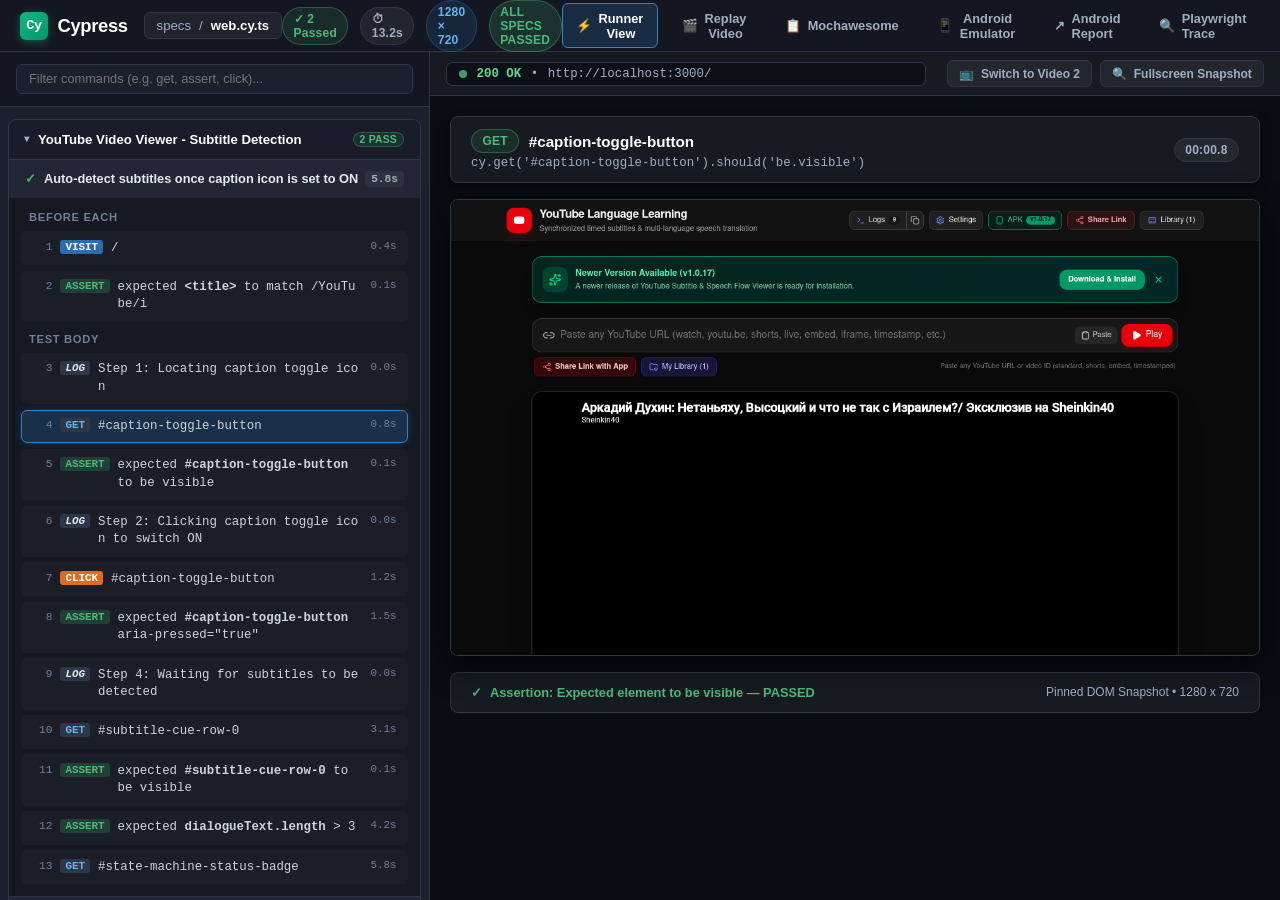
==== index.html @ cab72bd8 "deploy: fc7403f601cbf165753b6edf71e60f17edc1e961" ====
<!DOCTYPE html>
<html lang="en">
<head>
  <meta charset="UTF-8">
  <meta name="viewport" content="width=device-width, initial-scale=1.0">
  <title>Cypress Test Runner - YouTube Video Viewer E2E Presentation</title>
  <style>
    :root {
      --cy-bg: #171923;
      --cy-sidebar-bg: #1a202c;
      --cy-header-bg: #141721;
      --cy-border: #2d3748;
      --cy-card: #232a3b;
      --cy-hover: #2d3748;
      --cy-active: #2b6cb0;
      --cy-blue: #3182ce;
      --cy-blue-light: #63b3ed;
      --cy-green: #38a169;
      --cy-green-light: #48bb78;
      --cy-green-bg: rgba(56, 161, 105, 0.15);
      --cy-red: #e53e3e;
      --cy-text: #f7fafc;
      --cy-text-muted: #a0aec0;
      --cy-text-dim: #718096;
      --cy-code-bg: #11141c;
      --font-mono: SFMono-Regular, Menlo, Monaco, Consolas, "Liberation Mono", "Courier New", monospace;
      --font-sans: -apple-system, BlinkMacSystemFont, "Segoe UI", Roboto, Helvetica, Arial, sans-serif;
    }

    * { box-sizing: border-box; margin: 0; padding: 0; }
    body {
      background-color: var(--cy-bg);
      color: var(--cy-text);
      font-family: var(--font-sans);
      height: 100vh;
      overflow: hidden;
      display: flex;
      flex-direction: column;
    }

    /* CYPRESS TOP HEADER */
    .cypress-header {
      background: var(--cy-header-bg);
      border-bottom: 1px solid var(--cy-border);
      height: 52px;
      display: flex;
      align-items: center;
      justify-content: space-between;
      padding: 0 1.25rem;
      user-select: none;
      z-index: 20;
    }

    .header-left {
      display: flex;
      align-items: center;
      gap: 1rem;
    }

    .cypress-brand {
      display: flex;
      align-items: center;
      gap: 0.6rem;
      font-weight: 800;
      font-size: 1.15rem;
      letter-spacing: -0.02em;
      color: #fff;
    }

    .cy-logo-icon {
      width: 28px;
      height: 28px;
      background: linear-gradient(135deg, #10b981 0%, #059669 100%);
      color: #fff;
      border-radius: 6px;
      display: flex;
      align-items: center;
      justify-content: center;
      font-size: 0.85rem;
      font-weight: 900;
      font-family: var(--font-mono);
      box-shadow: 0 2px 8px rgba(16, 185, 129, 0.4);
    }

    .spec-breadcrumb {
      display: flex;
      align-items: center;
      gap: 0.5rem;
      font-size: 0.825rem;
      background: rgba(255, 255, 255, 0.05);
      padding: 0.3rem 0.75rem;
      border-radius: 6px;
      border: 1px solid var(--cy-border);
      color: var(--cy-text-muted);
    }
    .spec-breadcrumb strong { color: #fff; }

    .header-center {
      display: flex;
      align-items: center;
      gap: 0.75rem;
    }

    .cy-pill {
      display: inline-flex;
      align-items: center;
      gap: 0.4rem;
      padding: 0.25rem 0.65rem;
      border-radius: 9999px;
      font-size: 0.75rem;
      font-weight: 700;
      letter-spacing: 0.02em;
    }

    .pill-pass {
      background: var(--cy-green-bg);
      color: var(--cy-green-light);
      border: 1px solid rgba(72, 187, 120, 0.35);
    }

    .pill-duration {
      background: rgba(255, 255, 255, 0.06);
      color: var(--cy-text-muted);
      border: 1px solid var(--cy-border);
    }

    .pill-viewport {
      background: rgba(49, 130, 206, 0.15);
      color: var(--cy-blue-light);
      border: 1px solid rgba(49, 130, 206, 0.3);
    }

    .header-right {
      display: flex;
      align-items: center;
      gap: 0.6rem;
    }

    .nav-btn {
      display: inline-flex;
      align-items: center;
      gap: 0.4rem;
      padding: 0.4rem 0.85rem;
      border-radius: 6px;
      font-size: 0.8rem;
      font-weight: 600;
      color: var(--cy-text-muted);
      background: transparent;
      border: 1px solid transparent;
      cursor: pointer;
      transition: all 0.15s ease-in-out;
      text-decoration: none;
    }

    .nav-btn:hover {
      color: #fff;
      background: rgba(255, 255, 255, 0.06);
    }

    .nav-btn.active {
      color: #fff;
      background: rgba(49, 130, 206, 0.2);
      border-color: var(--cy-blue);
    }

    /* MAIN CONTAINER: SIDEBAR + STAGE */
    .cypress-layout {
      display: grid;
      grid-template-columns: 430px 1fr;
      height: calc(100vh - 52px);
      overflow: hidden;
    }

    @media (max-width: 1024px) {
      .cypress-layout {
        grid-template-columns: 360px 1fr;
      }
    }

    /* CYPRESS COMMAND LOG (SIDEBAR) */
    .cypress-sidebar {
      background: var(--cy-sidebar-bg);
      border-right: 1px solid var(--cy-border);
      display: flex;
      flex-direction: column;
      height: 100%;
      overflow: hidden;
    }

    .sidebar-search-bar {
      padding: 0.75rem 1rem;
      border-bottom: 1px solid var(--cy-border);
      display: flex;
      align-items: center;
      gap: 0.5rem;
      background: #141721;
    }

    .sidebar-search-bar input {
      width: 100%;
      background: #1a202c;
      border: 1px solid var(--cy-border);
      color: #fff;
      padding: 0.4rem 0.75rem;
      border-radius: 6px;
      font-size: 0.8rem;
      outline: none;
    }

    .sidebar-search-bar input:focus {
      border-color: var(--cy-blue);
    }

    .command-log-scroll {
      flex: 1;
      overflow-y: auto;
      padding: 0.75rem 0.5rem;
    }

    /* SUITE ACCORDION */
    .suite-card {
      margin-bottom: 0.75rem;
      border: 1px solid var(--cy-border);
      border-radius: 8px;
      background: rgba(255, 255, 255, 0.02);
      overflow: hidden;
    }

    .suite-header {
      padding: 0.75rem 1rem;
      background: #181d29;
      display: flex;
      align-items: center;
      justify-content: space-between;
      cursor: pointer;
      font-size: 0.825rem;
      font-weight: 700;
      color: #fff;
      border-bottom: 1px solid var(--cy-border);
      user-select: none;
    }

    .suite-header:hover {
      background: #202737;
    }

    .suite-title {
      display: flex;
      align-items: center;
      gap: 0.5rem;
    }

    .suite-toggle-icon {
      font-size: 0.65rem;
      color: var(--cy-text-muted);
      transition: transform 0.2s;
    }

    .suite-toggle-icon.open {
      transform: rotate(90deg);
    }

    /* TEST ITEM */
    .test-card {
      border-bottom: 1px solid var(--cy-border);
    }
    .test-card:last-child {
      border-bottom: none;
    }

    .test-header-bar {
      padding: 0.65rem 1rem;
      background: rgba(255, 255, 255, 0.015);
      display: flex;
      align-items: center;
      justify-content: space-between;
      cursor: pointer;
      font-size: 0.8rem;
      font-weight: 600;
      color: #e2e8f0;
      user-select: none;
      transition: background 0.15s;
    }

    .test-header-bar:hover {
      background: rgba(255, 255, 255, 0.04);
    }

    .test-title-text {
      display: flex;
      align-items: center;
      gap: 0.5rem;
      line-height: 1.35;
    }

    .test-check-icon {
      color: var(--cy-green-light);
      font-weight: 900;
    }

    .test-duration-badge {
      font-size: 0.7rem;
      font-family: var(--font-mono);
      color: var(--cy-text-muted);
      padding: 2px 6px;
      background: rgba(255, 255, 255, 0.05);
      border-radius: 4px;
    }

    /* COMMAND SECTION */
    .test-commands-wrapper {
      padding: 0.5rem 0.75rem 0.75rem;
      background: #151922;
      display: flex;
      flex-direction: column;
      gap: 0.35rem;
    }

    .command-hook-label {
      font-size: 0.7rem;
      font-weight: 800;
      text-transform: uppercase;
      letter-spacing: 0.06em;
      color: var(--cy-text-dim);
      padding: 0.35rem 0.5rem 0.15rem;
    }

    /* INDIVIDUAL COMMAND ROW */
    .cy-command-row {
      display: flex;
      align-items: flex-start;
      gap: 0.5rem;
      padding: 0.45rem 0.65rem;
      border-radius: 6px;
      font-size: 0.775rem;
      font-family: var(--font-mono);
      background: rgba(255, 255, 255, 0.025);
      border: 1px solid transparent;
      cursor: pointer;
      transition: all 0.15s;
    }

    .cy-command-row:hover {
      background: rgba(49, 130, 206, 0.1);
      border-color: rgba(49, 130, 206, 0.3);
    }

    .cy-command-row.active {
      background: rgba(49, 130, 206, 0.22);
      border-color: var(--cy-blue);
      box-shadow: 0 0 10px rgba(49, 130, 206, 0.2);
    }

    .cmd-num {
      color: var(--cy-text-dim);
      min-width: 20px;
      text-align: right;
      font-size: 0.7rem;
      user-select: none;
      padding-top: 1px;
    }

    .cmd-type {
      font-weight: 700;
      padding: 1px 5px;
      border-radius: 3px;
      font-size: 0.68rem;
      text-transform: uppercase;
    }

    .type-visit { background: #2b6cb0; color: #fff; }
    .type-get { background: #2d3748; color: #63b3ed; }
    .type-assert { background: rgba(56, 161, 105, 0.25); color: #48bb78; }
    .type-click { background: #dd6b20; color: #fff; }
    .type-type { background: #805ad5; color: #fff; }
    .type-log { background: #2d3748; color: #e2e8f0; font-style: italic; }
    .type-shot { background: #d69e2e; color: #1a202c; }

    .cmd-message {
      flex: 1;
      color: #cbd5e0;
      word-break: break-all;
      line-height: 1.4;
    }

    .cmd-time {
      color: var(--cy-text-dim);
      font-size: 0.68rem;
    }

    /* STAGE VIEW (RIGHT PANE) */
    .cypress-stage {
      display: flex;
      flex-direction: column;
      height: 100%;
      background: #0d1117;
      overflow: hidden;
    }

    /* URL / STAGE TOOLBAR */
    .stage-toolbar {
      background: #161b22;
      border-bottom: 1px solid var(--cy-border);
      height: 44px;
      display: flex;
      align-items: center;
      justify-content: space-between;
      padding: 0 1rem;
    }

    .stage-url-box {
      display: flex;
      align-items: center;
      gap: 0.6rem;
      background: #0d1117;
      border: 1px solid var(--cy-border);
      padding: 0.25rem 0.75rem;
      border-radius: 6px;
      font-size: 0.775rem;
      font-family: var(--font-mono);
      color: var(--cy-text-muted);
      width: 480px;
      max-width: 60%;
    }

    .stage-url-box .status-dot {
      width: 8px;
      height: 8px;
      border-radius: 50%;
      background: var(--cy-green);
    }

    .stage-controls {
      display: flex;
      align-items: center;
      gap: 0.5rem;
    }

    .stage-btn {
      background: rgba(255, 255, 255, 0.05);
      border: 1px solid var(--cy-border);
      color: var(--cy-text-muted);
      padding: 0.35rem 0.7rem;
      border-radius: 6px;
      font-size: 0.75rem;
      font-weight: 600;
      cursor: pointer;
      display: flex;
      align-items: center;
      gap: 0.4rem;
      transition: all 0.15s;
    }

    .stage-btn:hover {
      background: rgba(255, 255, 255, 0.1);
      color: #fff;
    }

    .stage-btn.active {
      background: var(--cy-blue);
      color: #fff;
      border-color: var(--cy-blue);
    }

    /* STAGE CONTENT AREA */
    .stage-content-area {
      flex: 1;
      overflow: auto;
      padding: 1.25rem;
      display: flex;
      flex-direction: column;
      align-items: center;
      justify-content: flex-start;
      background: #090c10;
    }

    /* TIME TRAVEL SNAPSHOT VIEW */
    .snapshot-viewer {
      width: 100%;
      max-width: 1100px;
      display: flex;
      flex-direction: column;
      gap: 1rem;
    }

    .snapshot-header-card {
      background: #161b22;
      border: 1px solid var(--cy-border);
      border-radius: 8px;
      padding: 0.75rem 1.25rem;
      display: flex;
      align-items: center;
      justify-content: space-between;
      box-shadow: 0 4px 12px rgba(0,0,0,0.3);
    }

    .snapshot-info-left h3 {
      font-size: 0.95rem;
      font-weight: 700;
      color: #fff;
      display: flex;
      align-items: center;
      gap: 0.6rem;
    }

    .snapshot-info-left p {
      font-size: 0.775rem;
      color: var(--cy-text-muted);
      margin-top: 0.2rem;
      font-family: var(--font-mono);
    }

    .snapshot-frame-wrap {
      position: relative;
      background: #000;
      border: 1px solid var(--cy-border);
      border-radius: 8px;
      overflow: hidden;
      box-shadow: 0 10px 30px rgba(0,0,0,0.6);
      cursor: zoom-in;
    }

    .snapshot-frame-wrap img {
      width: 100%;
      height: auto;
      display: block;
      transition: transform 0.2s;
    }

    .snapshot-highlight-box {
      position: absolute;
      border: 2px solid #ef4444;
      background: rgba(239, 68, 68, 0.2);
      border-radius: 4px;
      pointer-events: none;
      transition: all 0.2s ease-out;
      box-shadow: 0 0 12px rgba(239, 68, 68, 0.6);
      display: none;
    }

    .snapshot-highlight-tag {
      position: absolute;
      top: -22px;
      left: 0;
      background: #ef4444;
      color: #fff;
      font-size: 0.65rem;
      font-family: var(--font-mono);
      font-weight: 700;
      padding: 1px 6px;
      border-radius: 3px;
      white-space: nowrap;
    }

    .snapshot-footer-meta {
      background: #161b22;
      border: 1px solid var(--cy-border);
      border-radius: 8px;
      padding: 0.75rem 1.25rem;
      display: flex;
      align-items: center;
      justify-content: space-between;
      font-size: 0.8rem;
    }

    .snapshot-assertion-status {
      display: flex;
      align-items: center;
      gap: 0.5rem;
      color: var(--cy-green-light);
      font-weight: 600;
    }

    /* VIDEO PLAYER VIEW */
    .video-viewer-panel {
      width: 100%;
      max-width: 1100px;
      display: none;
      flex-direction: column;
      gap: 1.25rem;
    }

    .video-card-container {
      background: #161b22;
      border: 1px solid var(--cy-border);
      border-radius: 10px;
      overflow: hidden;
      box-shadow: 0 10px 30px rgba(0,0,0,0.6);
    }

    .video-card-container video {
      width: 100%;
      height: auto;
      display: block;
      background: #000;
    }

    .video-timeline-chapters {
      background: #161b22;
      border: 1px solid var(--cy-border);
      border-radius: 8px;
      padding: 1rem 1.25rem;
    }

    .chapters-title {
      font-size: 0.85rem;
      font-weight: 700;
      color: #fff;
      margin-bottom: 0.75rem;
      display: flex;
      align-items: center;
      gap: 0.5rem;
    }

    .chapter-buttons-grid {
      display: grid;
      grid-template-columns: repeat(auto-fit, minmax(180px, 1fr));
      gap: 0.6rem;
    }

    .chapter-btn {
      background: rgba(255, 255, 255, 0.03);
      border: 1px solid var(--cy-border);
      border-radius: 6px;
      padding: 0.5rem 0.75rem;
      color: var(--cy-text);
      font-size: 0.75rem;
      font-weight: 600;
      text-align: left;
      cursor: pointer;
      display: flex;
      flex-direction: column;
      gap: 0.2rem;
      transition: all 0.15s;
    }

    .chapter-btn:hover {
      background: rgba(49, 130, 206, 0.15);
      border-color: var(--cy-blue);
    }

    .chapter-step-num {
      color: var(--cy-green-light);
      font-size: 0.68rem;
      font-weight: 800;
    }

    /* MOCHAWESOME & ANDROID VIEW PANELS */
    .mochawesome-panel {
      width: 100%;
      height: 100%;
      min-height: calc(100vh - 140px);
      flex: 1;
      display: none;
    }

    .mochawesome-panel iframe {
      width: 100%;
      height: 100%;
      min-height: calc(100vh - 140px);
      border: none;
      border-radius: 8px;
    }

    /* LIGHTBOX MODAL */
    .lightbox-modal {
      display: none;
      position: fixed;
      inset: 0;
      background: rgba(0, 0, 0, 0.9);
      backdrop-filter: blur(8px);
      z-index: 1000;
      padding: 2rem;
      align-items: center;
      justify-content: center;
      flex-direction: column;
    }
    .lightbox-modal.open {
      display: flex;
    }
    .lightbox-content {
      max-width: 95vw;
      max-height: 85vh;
      border-radius: 8px;
      border: 1px solid var(--cy-border);
      box-shadow: 0 20px 60px rgba(0,0,0,0.8);
      object-fit: contain;
    }
    .lightbox-caption {
      margin-top: 1rem;
      font-size: 0.95rem;
      font-weight: 600;
      color: #f7fafc;
      font-family: var(--font-mono);
    }
    .lightbox-close {
      position: absolute;
      top: 1.5rem;
      right: 2rem;
      font-size: 2rem;
      color: #fff;
      cursor: pointer;
      background: rgba(255, 255, 255, 0.1);
      width: 44px;
      height: 44px;
      border-radius: 50%;
      display: flex;
      align-items: center;
      justify-content: center;
      transition: background 0.2s;
    }
    .lightbox-close:hover {
      background: rgba(255, 255, 255, 0.25);
    }
  </style>
</head>
<body>

  <!-- TOP HEADER -->
  <header class="cypress-header">
    <div class="header-left">
      <div class="cypress-brand">
        <div class="cy-logo-icon">Cy</div>
        <span>Cypress</span>
      </div>
      <div class="spec-breadcrumb">
        <span>specs</span>
        <span>/</span>
        <strong>web.cy.ts</strong>
      </div>
    </div>

    <div class="header-center">
      <span class="cy-pill pill-pass">✓ 2 Passed</span>
      <span class="cy-pill pill-duration">⏱ 13.2s</span>
      <span class="cy-pill pill-viewport">1280 × 720</span>
      <span class="cy-pill pill-pass" style="background: rgba(56, 161, 105, 0.2);">ALL SPECS PASSED</span>
    </div>

    <div class="header-right">
      <button class="nav-btn active" id="btn-view-runner" onclick="setMainView('runner')">
        <span>⚡</span> Runner View
      </button>
      <button class="nav-btn" id="btn-view-video" onclick="setMainView('video')">
        <span>🎬</span> Replay Video
      </button>
      <button class="nav-btn" id="btn-view-mochawesome" onclick="setMainView('mochawesome')">
        <span>📋</span> Mochawesome
      </button>
      <button class="nav-btn" id="btn-view-android" onclick="setMainView('android')">
        <span>📱</span> Android Emulator
      </button>
      <a href="android-emulator-report.html" class="nav-btn" target="_blank" title="Open full Android Emulator Report">
        <span>↗</span> Android Report
      </a>
      <a href="playwright/index.html" class="nav-btn" target="_blank">
        <span>🔍</span> Playwright Trace
      </a>
      <a href="app/index.html" class="nav-btn" target="_blank" title="Open Live Web Application">
        <span>🌐</span> Live App
      </a>
    </div>
  </header>

  <!-- MAIN 2-COLUMN CYPRESS LAYOUT -->
  <main class="cypress-layout">

    <!-- LEFT SIDEBAR: CYPRESS COMMAND LOG -->
    <aside class="cypress-sidebar">
      <div class="sidebar-search-bar">
        <input type="text" id="command-filter" placeholder="Filter commands (e.g. get, assert, click)..." oninput="filterCommands()">
      </div>

      <div class="command-log-scroll">
        <!-- TEST SUITE -->
        <div class="suite-card">
          <div class="suite-header" onclick="toggleSuite('suite-1')">
            <div class="suite-title">
              <span class="suite-toggle-icon open" id="suite-1-arrow">&#9656;</span>
              <span>YouTube Video Viewer - Subtitle Detection</span>
            </div>
            <span class="cy-pill pill-pass" style="font-size: 0.65rem; padding: 1px 6px;">2 PASS</span>
          </div>

          <div id="suite-1-body">
            <!-- TEST 1 -->
            <div class="test-card">
              <div class="test-header-bar" onclick="selectTest(1)">
                <div class="test-title-text">
                  <span class="test-check-icon">✓</span>
                  <span>Auto-detect subtitles once caption icon is set to ON</span>
                </div>
                <span class="test-duration-badge">5.8s</span>
              </div>

              <div class="test-commands-wrapper" id="test-1-commands">
                <div class="command-hook-label">BEFORE EACH</div>
                
                <div class="cy-command-row" onclick="inspectStep(1, 0, 'assets/test1-step1.png', 'visit', '/', 'Navigated to application root', null)">
                  <span class="cmd-num">1</span>
                  <span class="cmd-type type-visit">VISIT</span>
                  <span class="cmd-message">/</span>
                  <span class="cmd-time">0.4s</span>
                </div>

                <div class="cy-command-row" onclick="inspectStep(1, 0, 'assets/test1-step1.png', 'assert', 'expected <title> to match /YouTube/i', 'Title matched regular expression', null)">
                  <span class="cmd-num">2</span>
                  <span class="cmd-type type-assert">ASSERT</span>
                  <span class="cmd-message">expected <strong>&lt;title&gt;</strong> to match /YouTube/i</span>
                  <span class="cmd-time">0.1s</span>
                </div>

                <div class="command-hook-label">TEST BODY</div>

                <!-- STEP 1 -->
                <div class="cy-command-row" onclick="inspectStep(1, 1, 'assets/test1-step1.png', 'log', 'Step 1: Locating caption toggle icon on the video player', 'Starting Step 1', null)">
                  <span class="cmd-num">3</span>
                  <span class="cmd-type type-log">LOG</span>
                  <span class="cmd-message">Step 1: Locating caption toggle icon</span>
                  <span class="cmd-time">0.0s</span>
                </div>

                <div class="cy-command-row active" id="cmd-1-1" onclick="inspectStep(1, 1, 'assets/test1-step1.png', 'get', '#caption-toggle-button', 'Found element in DOM', {top: '48%', left: '72%', width: '42px', height: '36px', tag: 'button#caption-toggle-button'})">
                  <span class="cmd-num">4</span>
                  <span class="cmd-type type-get">GET</span>
                  <span class="cmd-message">#caption-toggle-button</span>
                  <span class="cmd-time">0.8s</span>
                </div>

                <div class="cy-command-row" onclick="inspectStep(1, 1, 'assets/test1-step1.png', 'assert', 'expected #caption-toggle-button to be visible', 'Element is visible in viewport', {top: '48%', left: '72%', width: '42px', height: '36px', tag: 'button#caption-toggle-button'})">
                  <span class="cmd-num">5</span>
                  <span class="cmd-type type-assert">ASSERT</span>
                  <span class="cmd-message">expected <strong>#caption-toggle-button</strong> to be visible</span>
                  <span class="cmd-time">0.1s</span>
                </div>

                <!-- STEP 2 -->
                <div class="cy-command-row" onclick="inspectStep(1, 2, 'assets/test1-step2.png', 'log', 'Step 2: Checking caption toggle initial state and click', 'Checking initial state', null)">
                  <span class="cmd-num">6</span>
                  <span class="cmd-type type-log">LOG</span>
                  <span class="cmd-message">Step 2: Clicking caption toggle icon to switch ON</span>
                  <span class="cmd-time">0.0s</span>
                </div>

                <div class="cy-command-row" id="cmd-1-2" onclick="inspectStep(1, 2, 'assets/test1-step2.png', 'click', '#caption-toggle-button', 'Dispatched native click event', {top: '48%', left: '72%', width: '42px', height: '36px', tag: 'button#caption-toggle-button'})">
                  <span class="cmd-num">7</span>
                  <span class="cmd-type type-click">CLICK</span>
                  <span class="cmd-message">#caption-toggle-button</span>
                  <span class="cmd-time">1.2s</span>
                </div>

                <!-- STEP 3 -->
                <div class="cy-command-row" id="cmd-1-3" onclick="inspectStep(1, 3, 'assets/test1-step3.png', 'assert', 'expected #caption-toggle-button to have attribute aria-pressed with the value true', 'Attribute assertion verified', {top: '48%', left: '72%', width: '42px', height: '36px', tag: 'button[aria-pressed=true]'})">
                  <span class="cmd-num">8</span>
                  <span class="cmd-type type-assert">ASSERT</span>
                  <span class="cmd-message">expected <strong>#caption-toggle-button</strong> aria-pressed="true"</span>
                  <span class="cmd-time">1.5s</span>
                </div>

                <!-- STEP 4 -->
                <div class="cy-command-row" onclick="inspectStep(1, 4, 'assets/test1-step4.png', 'log', 'Step 4: Waiting for subtitles to be detected and rendered', 'Polling for subtitle cues in DOM', null)">
                  <span class="cmd-num">9</span>
                  <span class="cmd-type type-log">LOG</span>
                  <span class="cmd-message">Step 4: Waiting for subtitles to be detected</span>
                  <span class="cmd-time">0.0s</span>
                </div>

                <div class="cy-command-row" id="cmd-1-4" onclick="inspectStep(1, 4, 'assets/test1-step4.png', 'get', '#subtitle-cue-row-0', 'Subtitle container element detected', {top: '64%', left: '15%', width: '70%', height: '80px', tag: '#subtitle-cue-row-0'})">
                  <span class="cmd-num">10</span>
                  <span class="cmd-type type-get">GET</span>
                  <span class="cmd-message">#subtitle-cue-row-0</span>
                  <span class="cmd-time">3.1s</span>
                </div>

                <div class="cy-command-row" onclick="inspectStep(1, 4, 'assets/test1-step4.png', 'assert', 'expected #subtitle-cue-row-0 to be visible', 'First cue row successfully displayed', {top: '64%', left: '15%', width: '70%', height: '80px', tag: '#subtitle-cue-row-0'})">
                  <span class="cmd-num">11</span>
                  <span class="cmd-type type-assert">ASSERT</span>
                  <span class="cmd-message">expected <strong>#subtitle-cue-row-0</strong> to be visible</span>
                  <span class="cmd-time">0.1s</span>
                </div>

                <!-- STEP 5 -->
                <div class="cy-command-row" id="cmd-1-5" onclick="inspectStep(1, 5, 'assets/test1-step5.png', 'assert', 'expected dialogueText.length to be greater than 3', 'Dialogue text length: 48 chars (Valid speech text)', {top: '68%', left: '20%', width: '60%', height: '40px', tag: '.subtitle-text'})">
                  <span class="cmd-num">12</span>
                  <span class="cmd-type type-assert">ASSERT</span>
                  <span class="cmd-message">expected <strong>dialogueText.length</strong> &gt; 3</span>
                  <span class="cmd-time">4.2s</span>
                </div>

                <!-- STEP 6 -->
                <div class="cy-command-row" id="cmd-1-6" onclick="inspectStep(1, 6, 'assets/test1-step6.png', 'get', '#state-machine-status-badge', 'Redux State Machine status validated', {top: '12px', right: '20px', width: '140px', height: '30px', tag: '#state-machine-status-badge'})">
                  <span class="cmd-num">13</span>
                  <span class="cmd-type type-get">GET</span>
                  <span class="cmd-message">#state-machine-status-badge</span>
                  <span class="cmd-time">5.8s</span>
                </div>
              </div>
            </div>

            <!-- TEST 2 -->
            <div class="test-card">
              <div class="test-header-bar" onclick="selectTest(2)">
                <div class="test-title-text">
                  <span class="test-check-icon">✓</span>
                  <span>Fetch subtitles when caption icon pressed after custom URL</span>
                </div>
                <span class="test-duration-badge">7.4s</span>
              </div>

              <div class="test-commands-wrapper" id="test-2-commands">
                <div class="command-hook-label">TEST BODY</div>

                <!-- TEST 2 STEP 1 -->
                <div class="cy-command-row" id="cmd-2-1" onclick="inspectStep(2, 1, 'assets/test2-step1.png', 'type', '#youtube-url-input', 'Input URL: https://www.youtube.com/watch?v=c0pUbsq9FLk', {top: '12%', left: '20%', width: '55%', height: '38px', tag: 'input#youtube-url-input'})">
                  <span class="cmd-num">1</span>
                  <span class="cmd-type type-type">TYPE</span>
                  <span class="cmd-message">https://www.youtube.com/watch?v=c0pUbsq9FLk</span>
                  <span class="cmd-time">1.1s</span>
                </div>

                <!-- TEST 2 STEP 2 -->
                <div class="cy-command-row" id="cmd-2-2" onclick="inspectStep(2, 2, 'assets/test2-step2.png', 'click', '#play-video-button', 'Cueing YouTube player with target URL', {top: '12%', left: '76%', width: '110px', height: '38px', tag: 'button#play-video-button'})">
                  <span class="cmd-num">2</span>
                  <span class="cmd-type type-click">CLICK</span>
                  <span class="cmd-message">#play-video-button</span>
                  <span class="cmd-time">1.9s</span>
                </div>

                <!-- TEST 2 STEP 3 -->
                <div class="cy-command-row" id="cmd-2-3" onclick="inspectStep(2, 3, 'assets/test2-step3.png', 'get', '#caption-toggle-button', 'Locate caption toggle button', {top: '48%', left: '72%', width: '42px', height: '36px', tag: 'button#caption-toggle-button'})">
                  <span class="cmd-num">3</span>
                  <span class="cmd-type type-get">GET</span>
                  <span class="cmd-message">#caption-toggle-button</span>
                  <span class="cmd-time">2.6s</span>
                </div>

                <!-- TEST 2 STEP 4 -->
                <div class="cy-command-row" id="cmd-2-4" onclick="inspectStep(2, 4, 'assets/test2-step4.png', 'click', '#caption-toggle-button', 'Activated caption icon -> aria-pressed=true', {top: '48%', left: '72%', width: '42px', height: '36px', tag: 'button#caption-toggle-button'})">
                  <span class="cmd-num">4</span>
                  <span class="cmd-type type-click">CLICK</span>
                  <span class="cmd-message">#caption-toggle-button (aria-pressed=true)</span>
                  <span class="cmd-time">3.4s</span>
                </div>

                <!-- TEST 2 STEP 5 -->
                <div class="cy-command-row" id="cmd-2-5" onclick="inspectStep(2, 5, 'assets/test2-step5.png', 'get', '#subtitle-cue-row-0', 'Fetched real subtitles for c0pUbsq9FLk', {top: '64%', left: '15%', width: '70%', height: '80px', tag: '#subtitle-cue-row-0'})">
                  <span class="cmd-num">5</span>
                  <span class="cmd-type type-get">GET</span>
                  <span class="cmd-message">#subtitle-cue-row-0</span>
                  <span class="cmd-time">5.7s</span>
                </div>

                <!-- TEST 2 STEP 6 -->
                <div class="cy-command-row" id="cmd-2-6" onclick="inspectStep(2, 6, 'assets/test2-step6.png', 'assert', 'expected dialogueText.length > 3', 'Verified dialogue text from custom video', {top: '68%', left: '20%', width: '60%', height: '40px', tag: '.subtitle-text'})">
                  <span class="cmd-num">6</span>
                  <span class="cmd-type type-assert">ASSERT</span>
                  <span class="cmd-message">expected <strong>dialogueText.length</strong> &gt; 3</span>
                  <span class="cmd-time">7.4s</span>
                </div>
              </div>
            </div>
          </div>
        </div>
      </div>
    </aside>

    <!-- RIGHT STAGE: APP VIEWPORT & ARTIFACT VIEWERS -->
    <section class="cypress-stage">
      <!-- ADDRESS BAR -->
      <div class="stage-toolbar">
        <div class="stage-url-box">
          <span class="status-dot"></span>
          <span style="color: #68d391; font-weight: 700;">200 OK</span>
          <span>&bull;</span>
          <span id="stage-url-display">http://localhost:3000/</span>
        </div>

        <div class="stage-controls">
          <button class="stage-btn" onclick="switchActiveTestVideo()">
            <span>📺</span> <span id="toggle-video-label">Switch to Video 2</span>
          </button>
          <button class="stage-btn" onclick="openActiveLightbox()">
            <span>🔍</span> Fullscreen Snapshot
          </button>
        </div>
      </div>

      <!-- VIEWPORT STAGE CONTAINER -->
      <div class="stage-content-area" id="stage-content-area">

        <!-- TIME TRAVEL SNAPSHOT PANEL -->
        <div class="snapshot-viewer" id="snapshot-panel">
          <div class="snapshot-header-card">
            <div class="snapshot-info-left">
              <h3 id="snapshot-title">
                <span class="cy-pill pill-pass" id="snapshot-badge">GET</span>
                <span id="snapshot-name">#caption-toggle-button</span>
              </h3>
              <p id="snapshot-subtext">cy.get('#caption-toggle-button').should('be.visible')</p>
            </div>
            <div>
              <span class="cy-pill pill-duration" id="snapshot-time-badge">00:00.8</span>
            </div>
          </div>

          <div class="snapshot-frame-wrap" onclick="openActiveLightbox()">
            <img id="snapshot-main-img" src="assets/test1-step1.png" alt="Cypress Time Travel Snapshot">
            
            <!-- ELEMENT HIGHLIGHT OVERLAY (CYPRESS INSPECTION BOX) -->
            <div class="snapshot-highlight-box" id="highlight-box">
              <span class="snapshot-highlight-tag" id="highlight-tag">#caption-toggle-button</span>
            </div>
          </div>

          <div class="snapshot-footer-meta">
            <div class="snapshot-assertion-status">
              <span>✓</span>
              <span id="snapshot-result-msg">Assertion: Expected element to be visible — PASSED</span>
            </div>
            <div style="color: var(--cy-text-muted); font-size: 0.75rem;">
              Pinned DOM Snapshot &bull; 1280 x 720
            </div>
          </div>
        </div>

        <!-- VIDEO EXECUTION PANEL -->
        <div class="video-viewer-panel" id="video-panel">
          <div class="video-card-container">
            <video id="cypress-main-video" controls autoplay loop muted playsinline poster="assets/test1-step6.png">
              <source src="assets/test1-video.webm" type="video/webm">
              <source src="assets/test1-video.mp4" type="video/mp4">
              Your browser does not support HTML5 video playback.
            </video>
          </div>

          <div class="video-timeline-chapters">
            <div class="chapters-title">
              <span>🎬</span>
              <span id="video-chapters-title">Execution Timeline Chapters (Test 1: Auto-Detect Captions)</span>
            </div>
            <div class="chapter-buttons-grid" id="chapter-buttons">
              <button class="chapter-btn" onclick="seekVideo(0.5, 'assets/test1-step1.png', 'Step 1: Locate caption toggle')">
                <span class="chapter-step-num">STEP 1 &bull; 0.5s</span>
                <span>Locate caption toggle icon</span>
              </button>
              <button class="chapter-btn" onclick="seekVideo(1.2, 'assets/test1-step2.png', 'Step 2: Toggle caption icon ON')">
                <span class="chapter-step-num">STEP 2 &bull; 1.2s</span>
                <span>Toggle caption icon ON</span>
              </button>
              <button class="chapter-btn" onclick="seekVideo(1.5, 'assets/test1-step3.png', 'Step 3: Verify aria-pressed=true')">
                <span class="chapter-step-num">STEP 3 &bull; 1.5s</span>
                <span>Verify aria-pressed="true"</span>
              </button>
              <button class="chapter-btn" onclick="seekVideo(3.1, 'assets/test1-step4.png', 'Step 4: Auto-detect & render cues')">
                <span class="chapter-step-num">STEP 4 &bull; 3.1s</span>
                <span>Auto-detect & render cues</span>
              </button>
              <button class="chapter-btn" onclick="seekVideo(4.2, 'assets/test1-step5.png', 'Step 5: Verify dialogue text')">
                <span class="chapter-step-num">STEP 5 &bull; 4.2s</span>
                <span>Verify spoken dialogue</span>
              </button>
              <button class="chapter-btn" onclick="seekVideo(5.5, 'assets/test1-step6.png', 'Step 6: Confirm State Machine active')">
                <span class="chapter-step-num">STEP 6 &bull; 5.5s</span>
                <span>Redux State Machine active</span>
              </button>
            </div>
          </div>
        </div>

        <!-- MOCHAWESOME VIEW PANEL -->
        <div class="mochawesome-panel" id="mochawesome-panel">
          <iframe src="mochawesome.html" title="Mochawesome Test Suite Report"></iframe>
        </div>

        <!-- ANDROID EMULATOR VIEW PANEL -->
        <div class="mochawesome-panel" id="android-panel" style="display: none;">
          <iframe src="android-emulator-report.html" title="Android Emulator E2E Report"></iframe>
        </div>

      </div>
    </section>
  </main>

  <!-- LIGHTBOX MODAL -->
  <div id="lightbox" class="lightbox-modal" onclick="closeLightbox(event)">
    <div class="lightbox-close" onclick="closeLightbox(event)">&times;</div>
    <img id="lightbox-img" class="lightbox-content" src="assets/test1-step1.png" alt="Enlarged Cypress Snapshot">
    <div id="lightbox-caption" class="lightbox-caption">Cypress Execution Step Snapshot</div>
  </div>

  <script>
    let currentTestId = 1;
    let currentActiveVideo = 1;
    let activeSnapshotSrc = 'assets/test1-step1.png';
    let activeSnapshotTitle = 'Locate caption toggle icon on video player';

    function setMainView(view) {
      document.querySelectorAll('.nav-btn').forEach(btn => btn.classList.remove('active'));
      const snapshotPanel = document.getElementById('snapshot-panel');
      const videoPanel = document.getElementById('video-panel');
      const mochawesomePanel = document.getElementById('mochawesome-panel');
      const androidPanel = document.getElementById('android-panel');

      if (view === 'runner') {
        document.getElementById('btn-view-runner').classList.add('active');
        snapshotPanel.style.display = 'flex';
        videoPanel.style.display = 'none';
        mochawesomePanel.style.display = 'none';
        if (androidPanel) androidPanel.style.display = 'none';
      } else if (view === 'video') {
        document.getElementById('btn-view-video').classList.add('active');
        snapshotPanel.style.display = 'none';
        videoPanel.style.display = 'flex';
        mochawesomePanel.style.display = 'none';
        if (androidPanel) androidPanel.style.display = 'none';
        const vid = document.getElementById('cypress-main-video');
        vid.play().catch(() => {});
      } else if (view === 'mochawesome') {
        document.getElementById('btn-view-mochawesome').classList.add('active');
        snapshotPanel.style.display = 'none';
        videoPanel.style.display = 'none';
        mochawesomePanel.style.display = 'block';
        if (androidPanel) androidPanel.style.display = 'none';
      } else if (view === 'android') {
        const btnAndroid = document.getElementById('btn-view-android');
        if (btnAndroid) btnAndroid.classList.add('active');
        snapshotPanel.style.display = 'none';
        videoPanel.style.display = 'none';
        mochawesomePanel.style.display = 'none';
        if (androidPanel) androidPanel.style.display = 'block';
      }

      // Keep URL hash updated for direct linking
      try {
        if (window.location.hash !== '#' + view) {
          history.replaceState(null, '', '#' + view);
        }
      } catch (e) {}
    }

    function inspectStep(testId, stepNum, imgSrc, cmdType, cmdName, resultMsg, highlight) {
      // Ensure runner view is visible
      setMainView('runner');

      // Update active row highlighting
      document.querySelectorAll('.cy-command-row').forEach(row => row.classList.remove('active'));
      if (window.event && window.event.currentTarget) {
        window.event.currentTarget.classList.add('active');
      }

      // Update metadata
      activeSnapshotSrc = imgSrc;
      activeSnapshotTitle = `Test ${testId} - Step ${stepNum}: ${cmdType.toUpperCase()} ${cmdName}`;

      document.getElementById('snapshot-main-img').src = imgSrc;
      document.getElementById('snapshot-badge').textContent = cmdType.toUpperCase();
      document.getElementById('snapshot-badge').className = 'cy-pill ' + (cmdType === 'assert' ? 'pill-pass' : 'pill-viewport');
      document.getElementById('snapshot-name').textContent = cmdName;
      document.getElementById('snapshot-subtext').textContent = `cy.${cmdType}('${cmdName}')`;
      document.getElementById('snapshot-result-msg').textContent = `✓ ${resultMsg}`;

      // Update highlight box
      const box = document.getElementById('highlight-box');
      const tag = document.getElementById('highlight-tag');

      if (highlight) {
        box.style.display = 'block';
        if (highlight.top) box.style.top = highlight.top;
        if (highlight.left) box.style.left = highlight.left;
        if (highlight.right) {
          box.style.right = highlight.right;
          box.style.left = 'auto';
        } else {
          box.style.right = 'auto';
        }
        if (highlight.bottom) {
          box.style.bottom = highlight.bottom;
          box.style.top = 'auto';
        }
        box.style.width = highlight.width || '60px';
        box.style.height = highlight.height || '40px';
        tag.textContent = highlight.tag || cmdName;
      } else {
        box.style.display = 'none';
      }
    }

    function selectTest(testId) {
      currentTestId = testId;
      if (testId === 1) {
        inspectStep(1, 1, 'assets/test1-step1.png', 'get', '#caption-toggle-button', 'Element located in DOM', {top: '48%', left: '72%', width: '42px', height: '36px', tag: 'button#caption-toggle-button'});
      } else {
        inspectStep(2, 1, 'assets/test2-step1.png', 'type', '#youtube-url-input', 'Target YouTube URL entered', {top: '12%', left: '20%', width: '55%', height: '38px', tag: 'input#youtube-url-input'});
      }
    }

    function toggleSuite(suiteId) {
      const body = document.getElementById(suiteId + '-body');
      const arrow = document.getElementById(suiteId + '-arrow');
      if (body.style.display === 'none') {
        body.style.display = 'block';
        arrow.classList.add('open');
      } else {
        body.style.display = 'none';
        arrow.classList.remove('open');
      }
    }

    function switchActiveTestVideo() {
      const vid = document.getElementById('cypress-main-video');
      const label = document.getElementById('toggle-video-label');
      const title = document.getElementById('video-chapters-title');
      const grid = document.getElementById('chapter-buttons');

      if (currentActiveVideo === 1) {
        currentActiveVideo = 2;
        vid.src = 'assets/test2-video.webm';
        vid.poster = 'assets/test2-step6.png';
        label.textContent = 'Switch to Video 1';
        title.textContent = 'Execution Timeline Chapters (Test 2: Custom YouTube URL)';
        grid.innerHTML = `
          <button class="chapter-btn" onclick="seekVideo(1.1, 'assets/test2-step1.png', 'Step 1: Enter custom URL')">
            <span class="chapter-step-num">STEP 1 &bull; 1.1s</span>
            <span>Enter custom YouTube URL</span>
          </button>
          <button class="chapter-btn" onclick="seekVideo(1.9, 'assets/test2-step2.png', 'Step 2: Cue video player')">
            <span class="chapter-step-num">STEP 2 &bull; 1.9s</span>
            <span>Click Play Video button</span>
          </button>
          <button class="chapter-btn" onclick="seekVideo(2.6, 'assets/test2-step3.png', 'Step 3: Locate caption toggle')">
            <span class="chapter-step-num">STEP 3 &bull; 2.6s</span>
            <span>Locate caption toggle button</span>
          </button>
          <button class="chapter-btn" onclick="seekVideo(3.4, 'assets/test2-step4.png', 'Step 4: Toggle captions ON')">
            <span class="chapter-step-num">STEP 4 &bull; 3.4s</span>
            <span>Toggle captions to ON</span>
          </button>
          <button class="chapter-btn" onclick="seekVideo(5.7, 'assets/test2-step5.png', 'Step 5: Subtitles rendered')">
            <span class="chapter-step-num">STEP 5 &bull; 5.7s</span>
            <span>Subtitles stream rendered</span>
          </button>
          <button class="chapter-btn" onclick="seekVideo(7.0, 'assets/test2-step6.png', 'Step 6: Verified speech dialogue')">
            <span class="chapter-step-num">STEP 6 &bull; 7.0s</span>
            <span>Spoken dialogue verified</span>
          </button>
        `;
      } else {
        currentActiveVideo = 1;
        vid.src = 'assets/test1-video.webm';
        vid.poster = 'assets/test1-step6.png';
        label.textContent = 'Switch to Video 2';
        title.textContent = 'Execution Timeline Chapters (Test 1: Auto-Detect Captions)';
        grid.innerHTML = `
          <button class="chapter-btn" onclick="seekVideo(0.5, 'assets/test1-step1.png', 'Step 1: Locate caption toggle')">
            <span class="chapter-step-num">STEP 1 &bull; 0.5s</span>
            <span>Locate caption toggle icon</span>
          </button>
          <button class="chapter-btn" onclick="seekVideo(1.2, 'assets/test1-step2.png', 'Step 2: Toggle caption icon ON')">
            <span class="chapter-step-num">STEP 2 &bull; 1.2s</span>
            <span>Toggle caption icon ON</span>
          </button>
          <button class="chapter-btn" onclick="seekVideo(1.5, 'assets/test1-step3.png', 'Step 3: Verify aria-pressed=true')">
            <span class="chapter-step-num">STEP 3 &bull; 1.5s</span>
            <span>Verify aria-pressed="true"</span>
          </button>
          <button class="chapter-btn" onclick="seekVideo(3.1, 'assets/test1-step4.png', 'Step 4: Auto-detect & render cues')">
            <span class="chapter-step-num">STEP 4 &bull; 3.1s</span>
            <span>Auto-detect & render cues</span>
          </button>
          <button class="chapter-btn" onclick="seekVideo(4.2, 'assets/test1-step5.png', 'Step 5: Verify dialogue text')">
            <span class="chapter-step-num">STEP 5 &bull; 4.2s</span>
            <span>Verify spoken dialogue</span>
          </button>
          <button class="chapter-btn" onclick="seekVideo(5.5, 'assets/test1-step6.png', 'Step 6: Confirm State Machine active')">
            <span class="chapter-step-num">STEP 6 &bull; 5.5s</span>
            <span>Redux State Machine active</span>
          </button>
        `;
      }
      setMainView('video');
    }

    function seekVideo(timeSeconds, snapshotImg, title) {
      setMainView('video');
      const vid = document.getElementById('cypress-main-video');
      vid.currentTime = timeSeconds;
      vid.play().catch(() => {});
    }

    function filterCommands() {
      const val = document.getElementById('command-filter').value.toLowerCase();
      document.querySelectorAll('.cy-command-row').forEach(row => {
        const text = row.textContent.toLowerCase();
        row.style.display = text.includes(val) ? 'flex' : 'none';
      });
    }

    function openActiveLightbox() {
      const modal = document.getElementById('lightbox');
      const img = document.getElementById('lightbox-img');
      const cap = document.getElementById('lightbox-caption');
      img.src = activeSnapshotSrc;
      cap.textContent = activeSnapshotTitle;
      modal.classList.add('open');
    }

    function closeLightbox(e) {
      if (e.target.id === 'lightbox' || e.target.classList.contains('lightbox-close')) {
        document.getElementById('lightbox').classList.remove('open');
      }
    }

    // Auto-detect view from URL hash or query param (e.g. #android or ?view=android)
    function checkInitialView() {
      const hash = window.location.hash.replace('#', '').toLowerCase();
      const params = new URLSearchParams(window.location.search);
      const viewParam = params.get('view');
      const target = hash || viewParam;
      if (target === 'android') {
        setMainView('android');
      } else if (target === 'mochawesome') {
        setMainView('mochawesome');
      } else if (target === 'video') {
        setMainView('video');
      } else if (target === 'runner') {
        setMainView('runner');
      }
    }

    window.addEventListener('DOMContentLoaded', checkInitialView);
    window.addEventListener('hashchange', checkInitialView);
  </script>
</body>
</html>
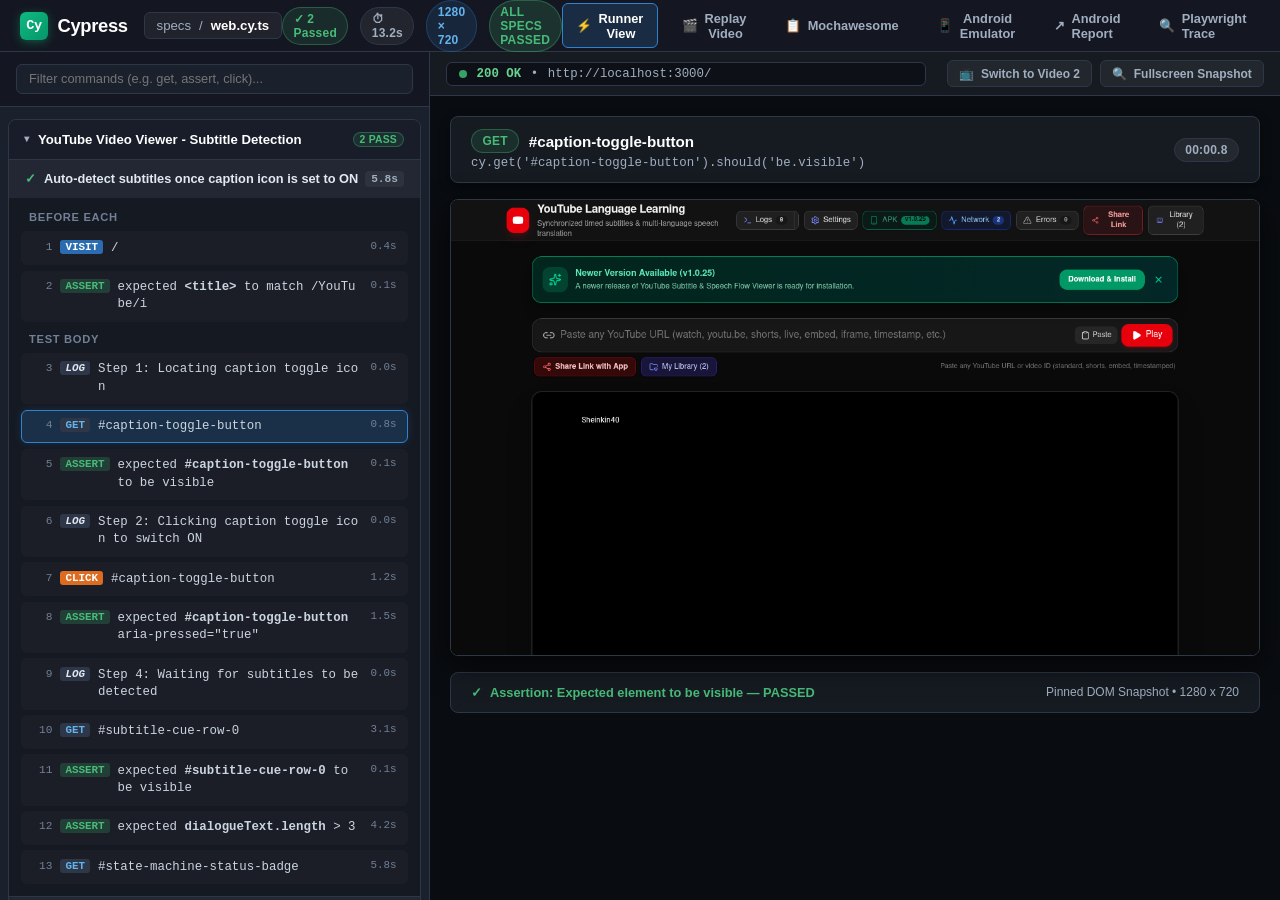
==== commit 8710fae5: "deploy: d7817ee3c4a43c5bdcf650a029667326092c66ae" ====
--- a/index.html
+++ b/index.html
@@ -755,6 +755,9 @@
       </a>
       <a href="playwright/index.html" class="nav-btn" target="_blank">
         <span>🔍</span> Playwright Trace
+      </a>
+      <a href="demo/index.html" class="nav-btn" target="_blank" title="Open Isolated Hebrew Subtitles Mini Demo Sandbox">
+        <span>🎯</span> Hebrew Mini Demo
       </a>
       <a href="app/index.html" class="nav-btn" target="_blank" title="Open Live Web Application">
         <span>🌐</span> Live App
